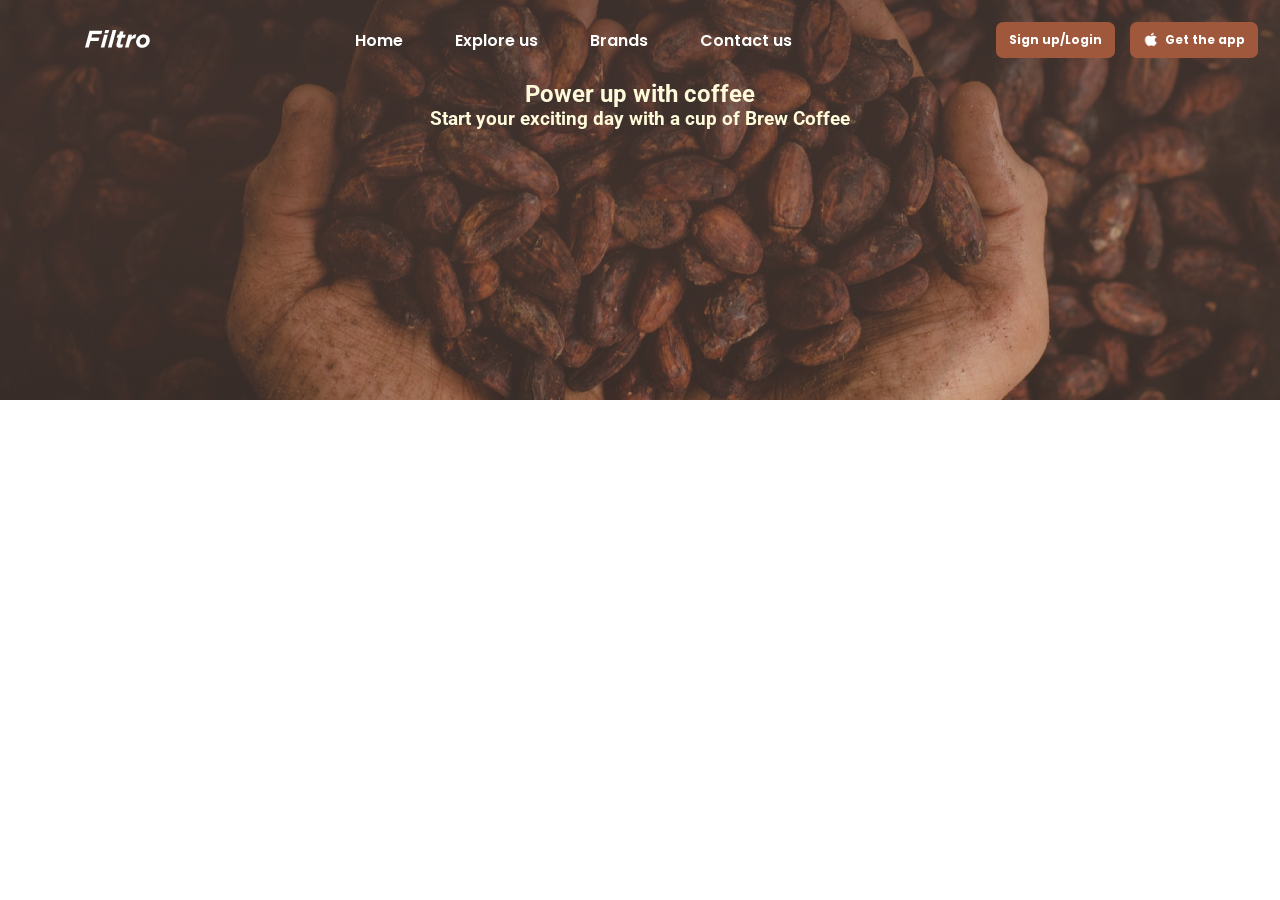
==== mysite/index.html @ dee9173b "first commit" ====
<!DOCTYPE html>
<html lang="en">
<head>
    <link rel="preconnect" href="https://fonts.googleapis.com">
<link rel="preconnect" href="https://fonts.gstatic.com" crossorigin>
<link href="https://fonts.googleapis.com/css2?family=Poppins:ital,wght@0,100;0,200;0,300;0,400;0,500;0,600;0,700;0,800;0,900;1,100;1,200;1,300;1,400;1,500;1,600;1,700;1,800;1,900&family=Roboto:ital,wght@0,100..900;1,100..900&display=swap" rel="stylesheet">
    <link rel="preconnect" href="https://fonts.googleapis.com">
<link rel="preconnect" href="https://fonts.gstatic.com" crossorigin>
<link href="https://fonts.googleapis.com/css2?family=Poppins:ital,wght@0,100;0,200;0,300;0,400;0,500;0,600;0,700;0,800;0,900;1,100;1,200;1,300;1,400;1,500;1,600;1,700;1,800;1,900&family=Roboto:ital,wght@0,100..900;1,100..900&display=swap" rel="stylesheet">
    <meta charset="UTF-8">
    <meta name="viewport" content="width=device-width, initial-scale=1.0">
    <link rel="stylesheet" href="style.css">
    <title>my site</title>
</head>


<body>
    <section class = "head-box"> 
      <header>

    <div class="logo-box">
        <h1>
            <a href="#" class="logo-link">
                <img class="logo-img" src="images/logo.png" alt="">
            </a>
        </h1>
    </div>

    <div class="nav-box"> 
        <nav>
            <ul class="nav-list">
                <li class="nav-item"><a href="#" class = "nav-link">Home</a></li>
                <li class="nav-item"><a href="#" class = "nav-link">Explore us</a></li>
                <li class="nav-item"><a href="#" class = "nav-link">Brands</a></li>
                <li class="nav-item"><a href="#" class = "nav-link">Contact us</a></li>
            </ul>
        </nav>
    </div>

    <div class="reg-box"> 
        <a href="#" class="reg-link btn">Sign up/Login</a>
        <a href="#" class ="reg-link btn"><img class="link-icon" src="images/apple logo.png" alt="apple logo">Get the app</a>
    </div>

      </header>
    
      <div class = "banner">
        <div class="banner-title-box">
            <h1 class = "banner-title">
                Power up with coffee 
                
            </h1>

            <h3 class = "banner-sub-title">
                Start your exciting day with a cup of Brew Coffee
            </h3>

        </div>
      </div>
    </section>

</body>
</html>
---- mysite/style.css ----
* {
    margin: 0;
    padding: 0;
    box-sizing: border-box;
}

.head-box {
  background-image: url("images/BG.jpg"); 
  background-size: cover;
  background-position: center;
  min-height: 400px; 
}

header {
    display: flex;
    justify-content: space-between;
    padding: 22px 22px 22px 85px;
    align-items: center;
}



.nav-link {
    font-size: 16px;
    text-decoration: none;
    color: white;
}

.reg-box {
    display: flex;
    gap: 15px;
}

.reg-link {
  font-family: "Poppins";
  text-decoration: none;
  color: white;
  font-weight: 700;
  font-size: 12px;

  display: inline-flex;
  align-items: center; 
  gap: 6px;            
}

.link-icon {
  width: 16px;
  height: 16px;
}

.btn {
    font-size: 12px;
    padding: 9px 13px;
    background-color: #A0583C;
    border-radius: 7px;
}

.nav-list {
    font-size: 16px;
    font-weight: 600;
    font-family: "Poppins";
    list-style: none;
    display: flex;
    gap: 52px;

}

.sct {
    padding: 37px;
}

.sct-lt {
    background-color: #FFFADA;
}

.divider {
    display: flex;
    align-items: center;
    justify-content: space-between;
    gap: 11px;
    margin-bottom: 57px;
}

.divider-title {
    white-space: nowrap;
    font-size: 23px;
    letter-spacing: 0%;
    line-height: 100%;
    font-style: Medium;
    font-weight:500;
    font-family: 'Poppins';
    color: #C08267;
    
}

.divider-line {
    background-color: #A0583C;
    width: 100%;
    height: 5px;
}

.card-box {
    display: flex;
    gap : 41px 
}

.card { 
   background-color: #C08267;
   border-radius:  20px;
   padding: 17px 9px;
}

.card-img {
    width: 100%;
    margin-bottom: 17px;
}

.card-description {
    margin-bottom: 50px;
}

.order-box {
    display:  flex;
    justify-content: space-between;
    
}

.banner-title,
.banner-sub-title 
{  
    text-align: center;
    color: #FFFADA;
    font-family:Roboto;
}
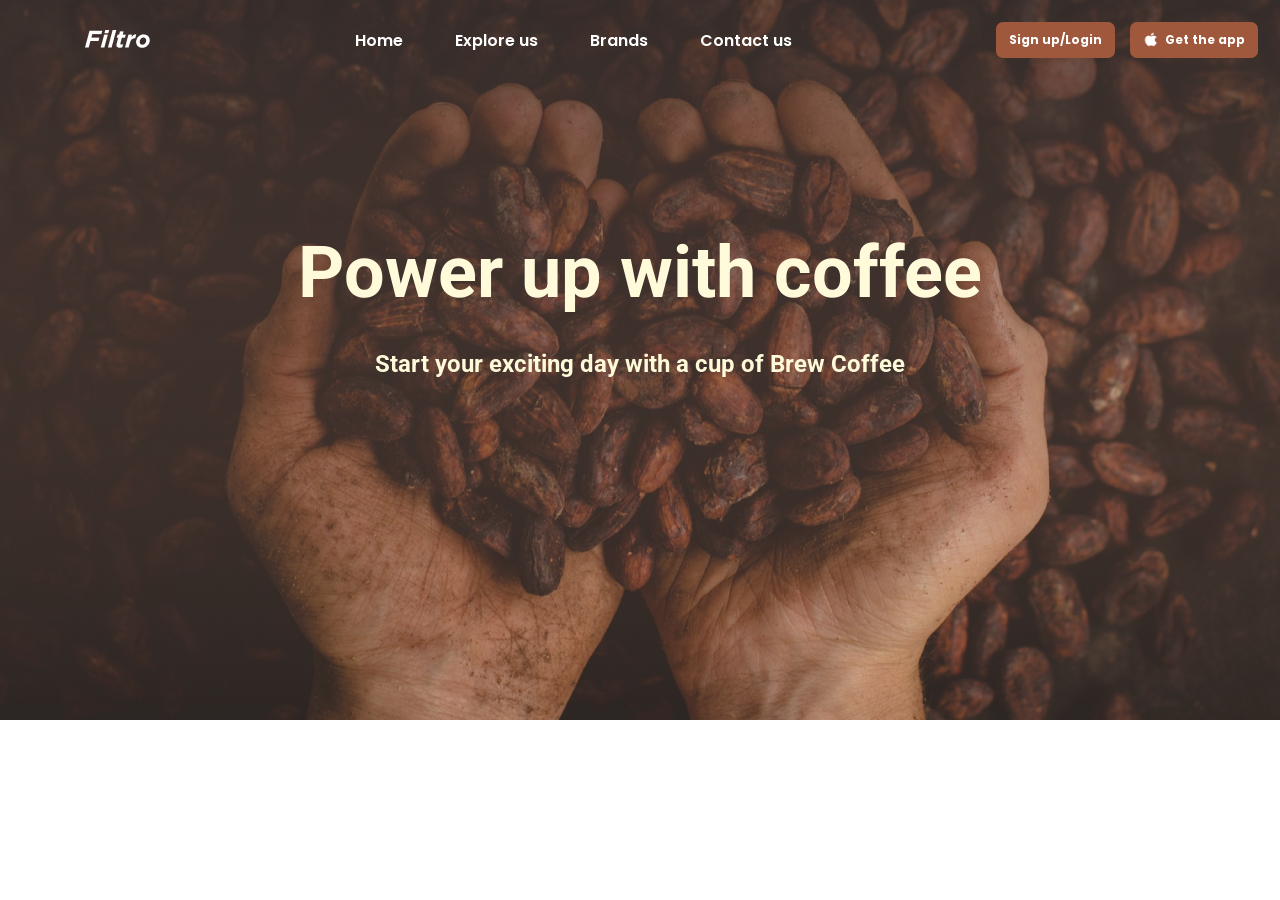
==== commit 9619d6ba: "create header" ====
--- a/mysite/index.html
+++ b/mysite/index.html
@@ -59,5 +59,8 @@
       </div>
     </section>
 
+    <footer>
+        
+    </footer>
 </body>
 </html>
--- a/mysite/style.css
+++ b/mysite/style.css
@@ -9,7 +9,7 @@
   background-image: url("images/BG.jpg"); 
   background-size: cover;
   background-position: center;
-  min-height: 400px; 
+  min-height: 720px; 
 }
 
 header {
@@ -126,11 +126,23 @@
     
 }
 
+.banner-title-box {
+    margin: 150px auto 75px auto;
+}
+
 .banner-title,
 .banner-sub-title 
 {  
     text-align: center;
     color: #FFFADA;
     font-family:Roboto;
+    margin-bottom: 35px;
 }
 
+.banner-title {
+    font-size: 72px;
+}
+
+.banner-sub-title {
+    font-size: 24px;
+}
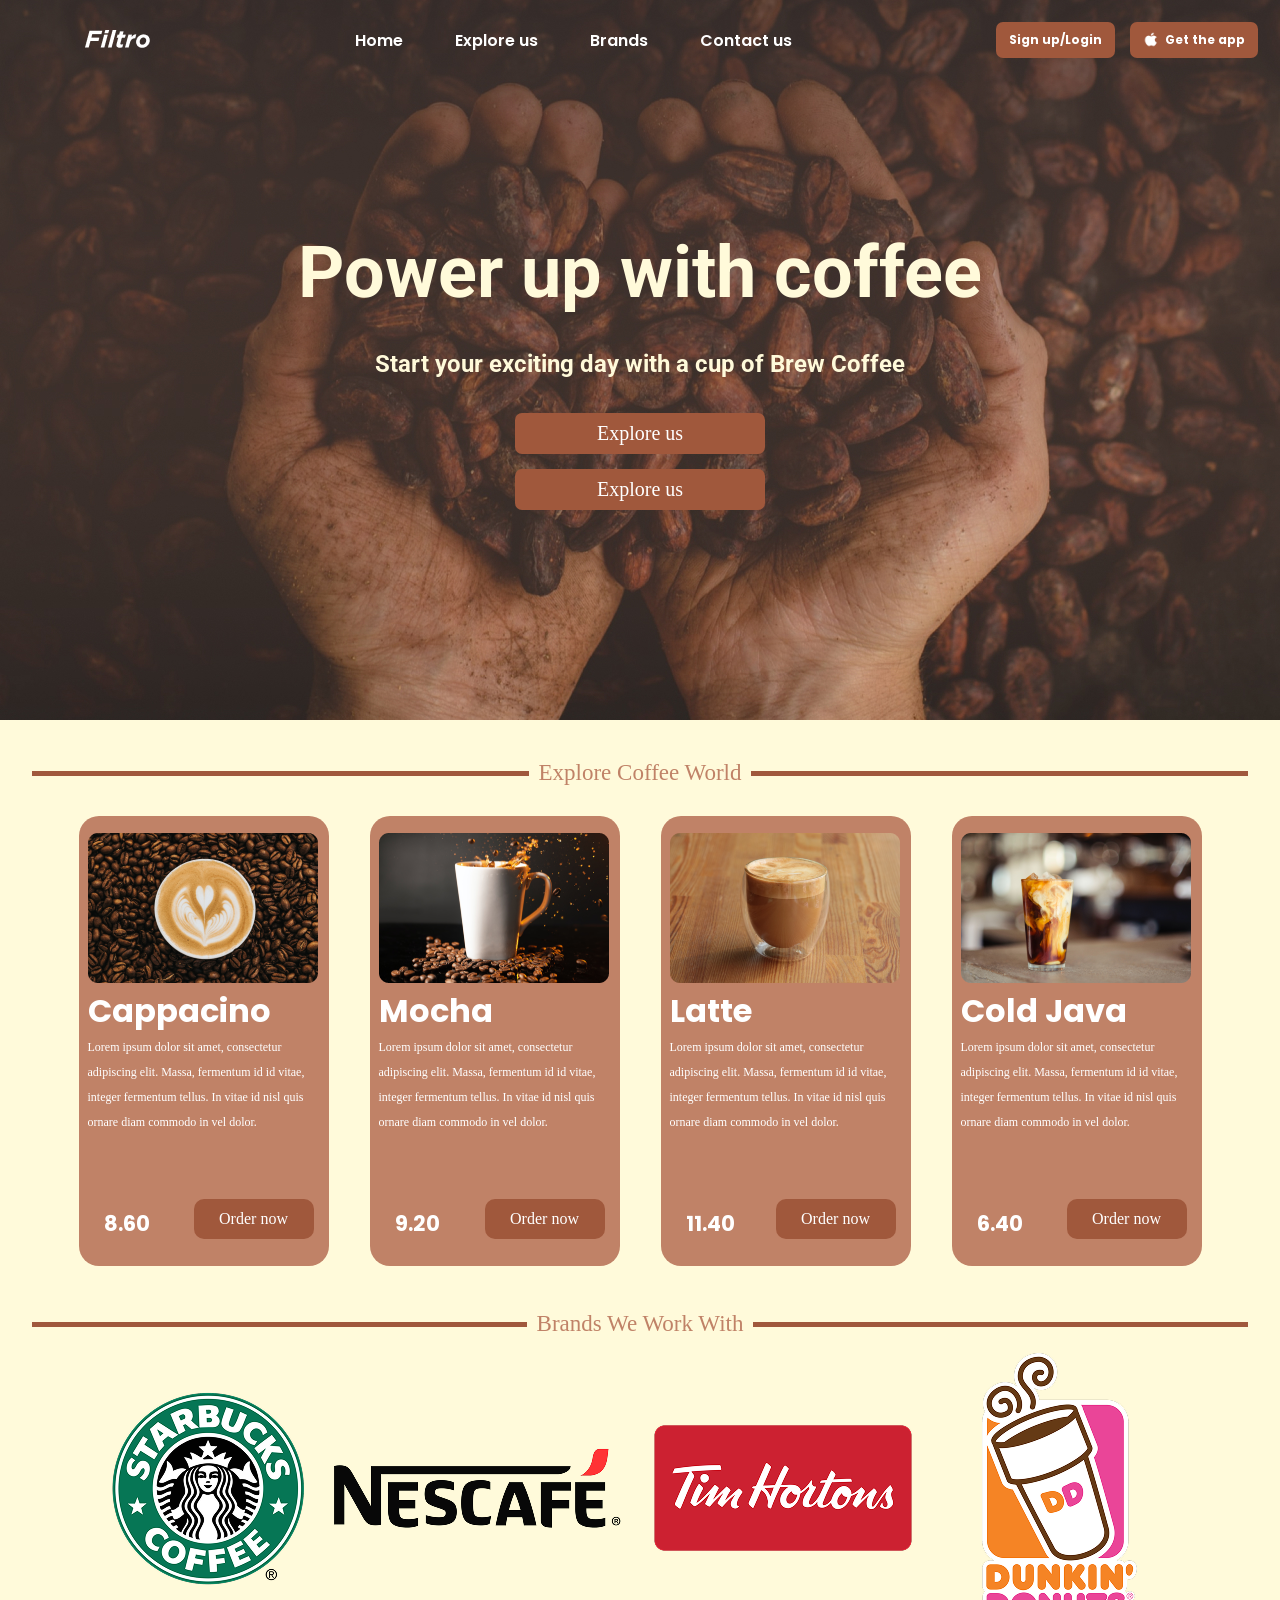
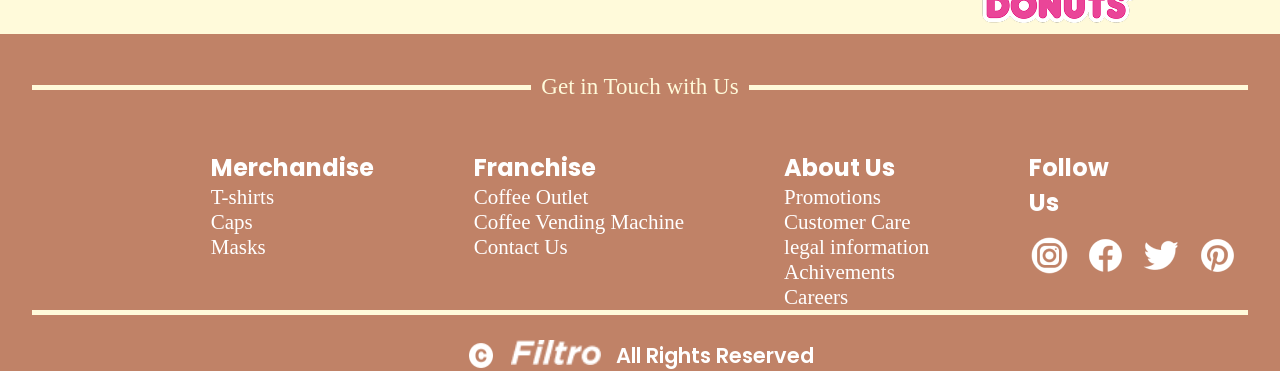
==== commit ac0df2fc: "background" ====
--- a/mysite/index.html
+++ b/mysite/index.html
@@ -55,12 +55,128 @@
                 Start your exciting day with a cup of Brew Coffee
             </h3>
 
+            <div class = "buttons">
+                <a href="#" class = "Button-item">Explore us</a>
+                <a href="#" class = "Button-item">Explore us</a>
+            </div>            
+
         </div>
       </div>
     </section>
 
+    <main>
+        <div class="line-text">
+            <span>Explore Coffee World</span>
+        </div>
+
+        <div class = "card-box">
+                <div class="card">
+                    <div class="title-image"><img src="images/Card-1.png" alt=""></div>
+
+                    <h1 class = "Title">Cappacino</h1>
+
+                    <h3 class = "Description">Lorem ipsum dolor sit amet, consectetur adipiscing elit. Massa, fermentum id id vitae, integer fermentum tellus. In vitae id nisl quis ornare diam commodo in vel dolor.</h3>
+
+                    <h2 class = "Price">8.60</h2>
+
+                    <div class = "order-button">Order now</div>
+                </div>
+
+                <div class="card">
+                    <div class="title-image"><img src="images/Card-2.png" alt=""></div>
+
+                    <h1 class = "Title">Mocha</h1>
+
+                    <h3 class = "Description">Lorem ipsum dolor sit amet, consectetur adipiscing elit. Massa, fermentum id id vitae, integer fermentum tellus. In vitae id nisl quis ornare diam commodo in vel dolor.</h3>
+
+                    <h2 class = "Price">9.20</h2>
+
+                    <div class = "order-button">Order now</div>
+                </div>
+
+                <div class="card">
+                    <div class="title-image"><img src="images/Card-3.png" alt=""></div>
+
+                    <h1 class = "Title">Latte</h1>
+
+                    <h3 class = "Description">Lorem ipsum dolor sit amet, consectetur adipiscing elit. Massa, fermentum id id vitae, integer fermentum tellus. In vitae id nisl quis ornare diam commodo in vel dolor.</h3>
+
+                    <h2 class = "Price">11.40</h2>
+
+                    <div class = "order-button">Order now</div>
+                </div>
+
+                <div class="card">
+                    <div class="title-image"><img src="images/Card-4.png" alt=""></div>
+
+                    <h1 class = "Title">Cold Java</h1>
+
+                    <h3 class = "Description">Lorem ipsum dolor sit amet, consectetur adipiscing elit. Massa, fermentum id id vitae, integer fermentum tellus. In vitae id nisl quis ornare diam commodo in vel dolor.</h3>
+
+                    <h2 class = "Price">6.40</h2>
+
+                    <div class = "order-button">Order now</div>
+                </div>
+        </div>
+
+        <div class="line-text">
+            <span>Brands We Work With</span>
+        </div>
+
+        <div class = "brands">
+            <img src="images/Stackbuks logo.png" alt="">
+            <img src="images/Nescafe-Logo.png" alt="">
+            <img src="images/Tim hortins.png" alt="">
+            <img src="images/Dunkin Donuts.png" alt="">
+        </div>
+    </main>
+
     <footer>
-        
+        <div class="line-text-footer">
+            <span>Get in Touch with Us</span>
+        </div>
+
+        <div class = "about-us">
+            <div class = "d-box">
+                <h1>Merchandise</h1>
+                <span>T-shirts</span>
+                <span>Caps</span>
+                <span>Masks</span>
+            </div>
+
+            <div class = "d-box">
+                <h1>Franchise</h1>
+                <span>Coffee Outlet</span>
+                <span>Coffee Vending Machine</span>
+                <span>Contact Us</span>
+            </div>
+            <div class = "d-box">
+                <h1>About Us</h1>
+                <span>Promotions</span>
+                <span>Customer Care</span>
+                <span>legal information</span>
+                <span>Achivements</span>
+                <span>Careers</span>
+            </div>
+            <div class="d-box-img">
+                <h1>Follow Us</h1>
+                <div class="socials">
+                    <img src="images/Insta.png" alt="">
+                    <img src="images/Fb.png" alt="">
+                    <img src="images/twitter.png" alt="">
+                    <img src="images/pinterest.png" alt="">
+                </div>
+            </div>
+        </div>  
+
+        <div class="line"></div>
+
+        <div class = "fin">
+            <img src="images/Mask group (1).png" alt="">
+            <img class = "logo"src="images/logo.png" alt="">
+            <span>All Rights Reserved</span>
+        </div>
+
     </footer>
 </body>
 </html>
--- a/mysite/style.css
+++ b/mysite/style.css
@@ -47,6 +47,227 @@
 .link-icon {
   width: 16px;
   height: 16px;
+}
+
+.Button-item {
+    font-size: 20px;
+    padding: 9px 13px;
+    background-color: #A0583C;
+    border-radius: 7px;
+    font-weight: 500;
+    width: 250px;
+    text-align: center;
+    color: white;
+    transition: transform 0.5s ease;
+    text-decoration: none;
+    font-family: "Poppins";
+}
+
+.Button-item:hover {
+    transform: scale(1.05);
+}
+
+main {
+    background-color: #FFFADA ;
+    display: flex;
+    flex-direction: column;
+    gap: 5px;
+    align-items: center;
+}
+
+.line-text {
+  display: flex;
+  align-items: center;
+  font-family: "Poppins";
+  width: 95%;
+  font-size: 23px;
+  margin-top: 40px;
+  font-weight: 500;
+  color: #C08267;
+  gap: 10px;
+}
+
+.brands {
+    display: flex;
+    gap:20px;
+    justify-self: center;
+    align-items: center;
+}
+
+.line-text::before,
+.line-text::after {
+  content: "";
+  flex: 1;
+  height: 5px;
+  background: #A0583C;
+}
+
+.line-text-footer {
+  display: flex;
+  align-items: center;
+  font-family: "Poppins";
+  width: 95%;
+  font-size: 23px;
+  margin-top: 40px;
+  font-weight: 500;
+  color: #FFFADA;
+  gap: 10px;
+}
+
+.line-text-footer::before,
+.line-text-footer::after {
+  content: "";
+  flex: 1;
+  height: 5px;
+  background: #FFFADA;
+}
+
+footer {
+    background-color: #C08267;
+    display: flex;
+    flex-direction: column;
+    justify-content: center;
+    align-items: center;
+}
+
+.line {
+  width: 95%;
+  height: 5px;
+  background: #FFFADA;
+  margin: 0 auto;
+}
+
+.card-box {
+    display: flex;
+    gap: 200px;
+    margin-top: 25px;
+    flex-wrap: wrap;
+    justify-content: center;
+}
+
+.fin {
+    margin-top: 25px;
+    display: flex;
+    gap: 15px;
+    font-family: "Poppins";
+}
+
+.fin span {
+    color: white;
+    font-size: 21px;
+    font-weight: 600;
+}
+
+hr {
+    height: 2px;
+}
+
+.logo { 
+    height: 25px;
+}
+
+.about-us{
+    display: flex;
+    gap: 100px;
+    font-family: "Poppins";
+    margin-top: 50px;
+}
+
+.d-box {
+    color: white;
+    display: flex;
+    flex-direction: column;
+}
+
+.d-box-img {
+    width: 40px;
+    height: 40px;
+    display: flex;
+    gap: 15px;
+}
+
+.d-box-img {
+    display: flex;
+    flex-direction: column;
+    gap: 15px;
+}
+
+.socials {
+    display: flex;
+    gap: 15px;
+}
+
+
+.d-box-img h1,
+.d-box h1 {
+    color: white;
+    font-size: 24px;
+}
+
+.d-box span {
+    font-size: 21px;
+}
+
+.card {
+  background-color: #C08267;
+  height: 450px;
+  
+  color: white;
+  font-family: "Poppins";
+  position: relative;
+  width: 250px; 
+  padding: 15px;
+  border-radius: 20px;
+  box-sizing: border-box;
+}
+
+.Price { 
+    align-items: start;
+    font-weight: 700;
+    font-size: 21px;
+    font-family: "Poppins";
+    position: absolute;
+    bottom:6%;
+    left: 10%;
+}
+
+.order-button {
+    display: flex;
+    align-items: center;
+    justify-content: center;
+
+    font-size: 16px;
+    font-weight: 500;
+    font-family: "Poppins";
+
+    position: absolute;
+    bottom: 6%;
+    right: 6%;
+
+    background-color: #A0583C;
+    border-radius: 10px;
+    width: 120px;
+    height: 40px;
+}
+
+.Title {
+    display: flex;
+}
+
+.Description {
+  font-size: 12px;
+  font-weight: 300;
+  line-height: 1.4;
+  white-space: normal;
+  overflow-wrap: anywhere;
+  line-height: 25px;
+}
+
+.buttons {
+    display: flex;
+    flex-direction: column;
+    gap:15px;
+    align-items: center;
 }
 
 .btn {
